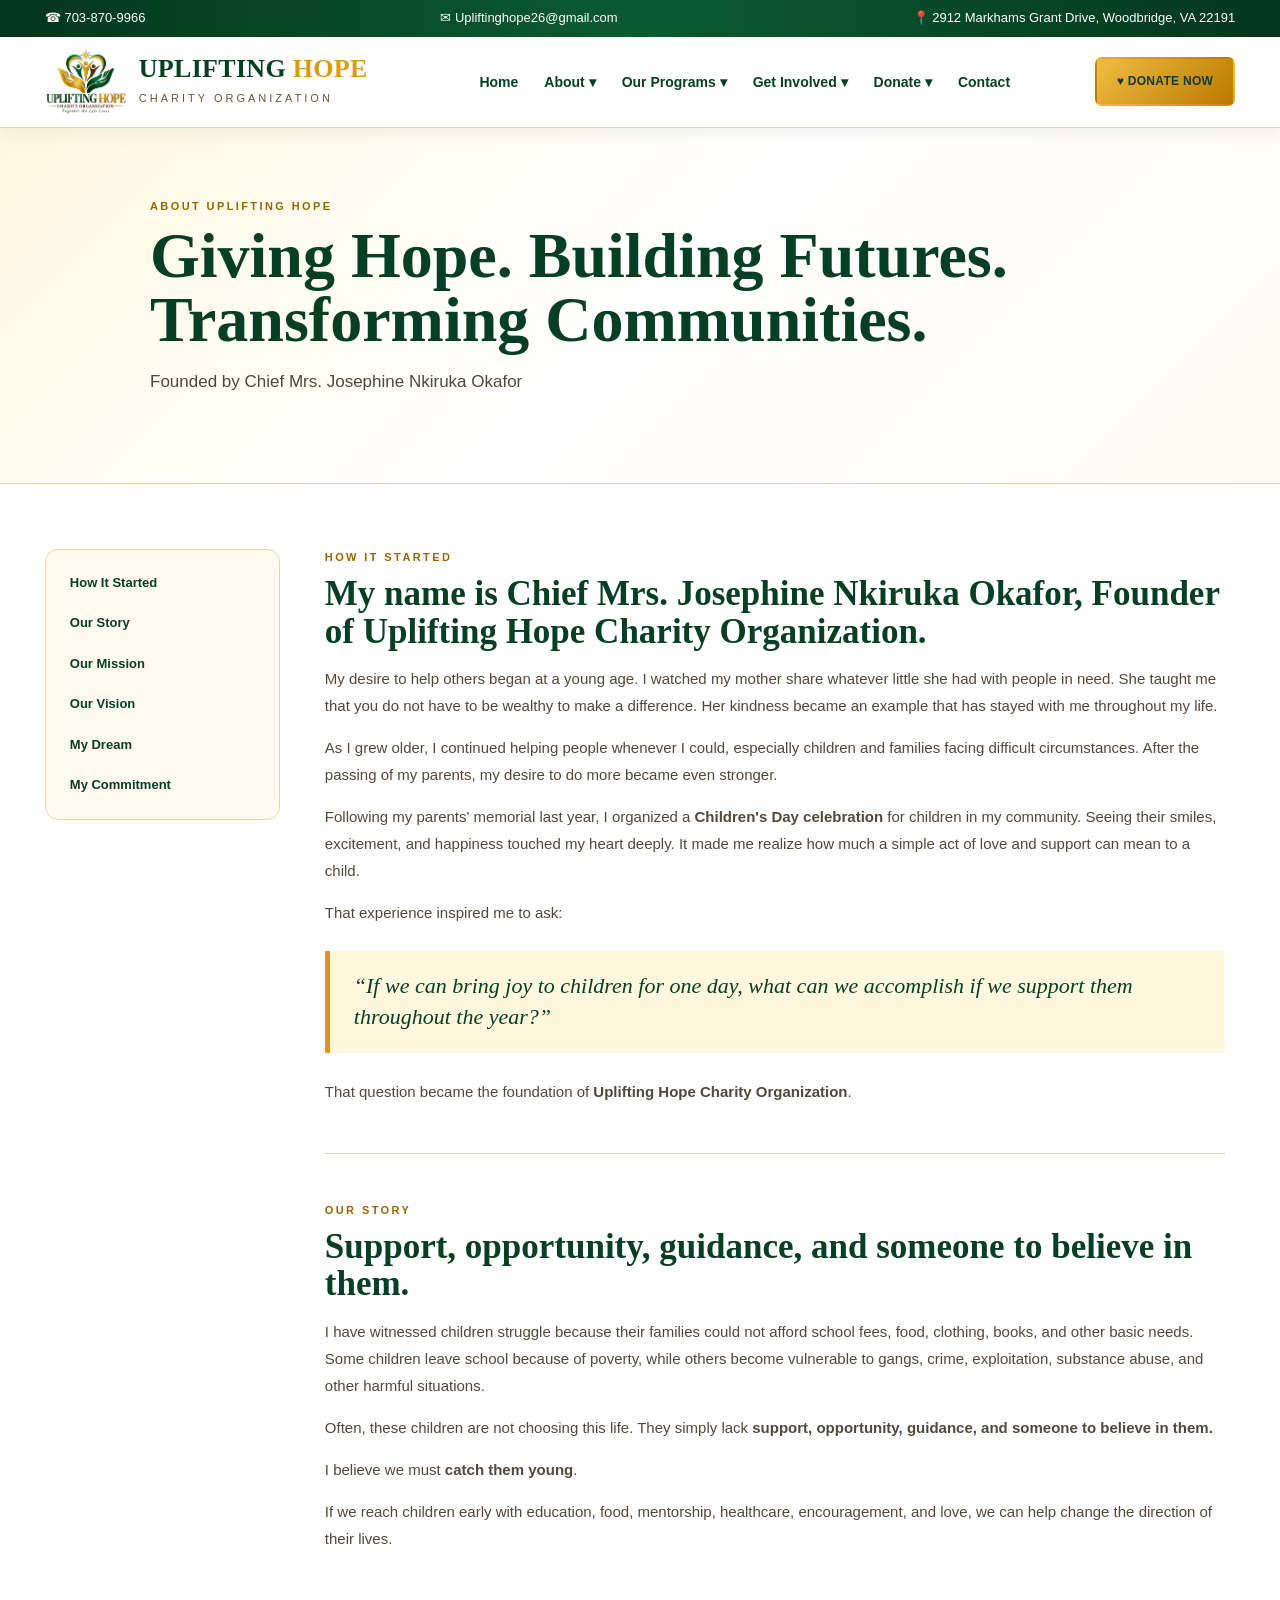
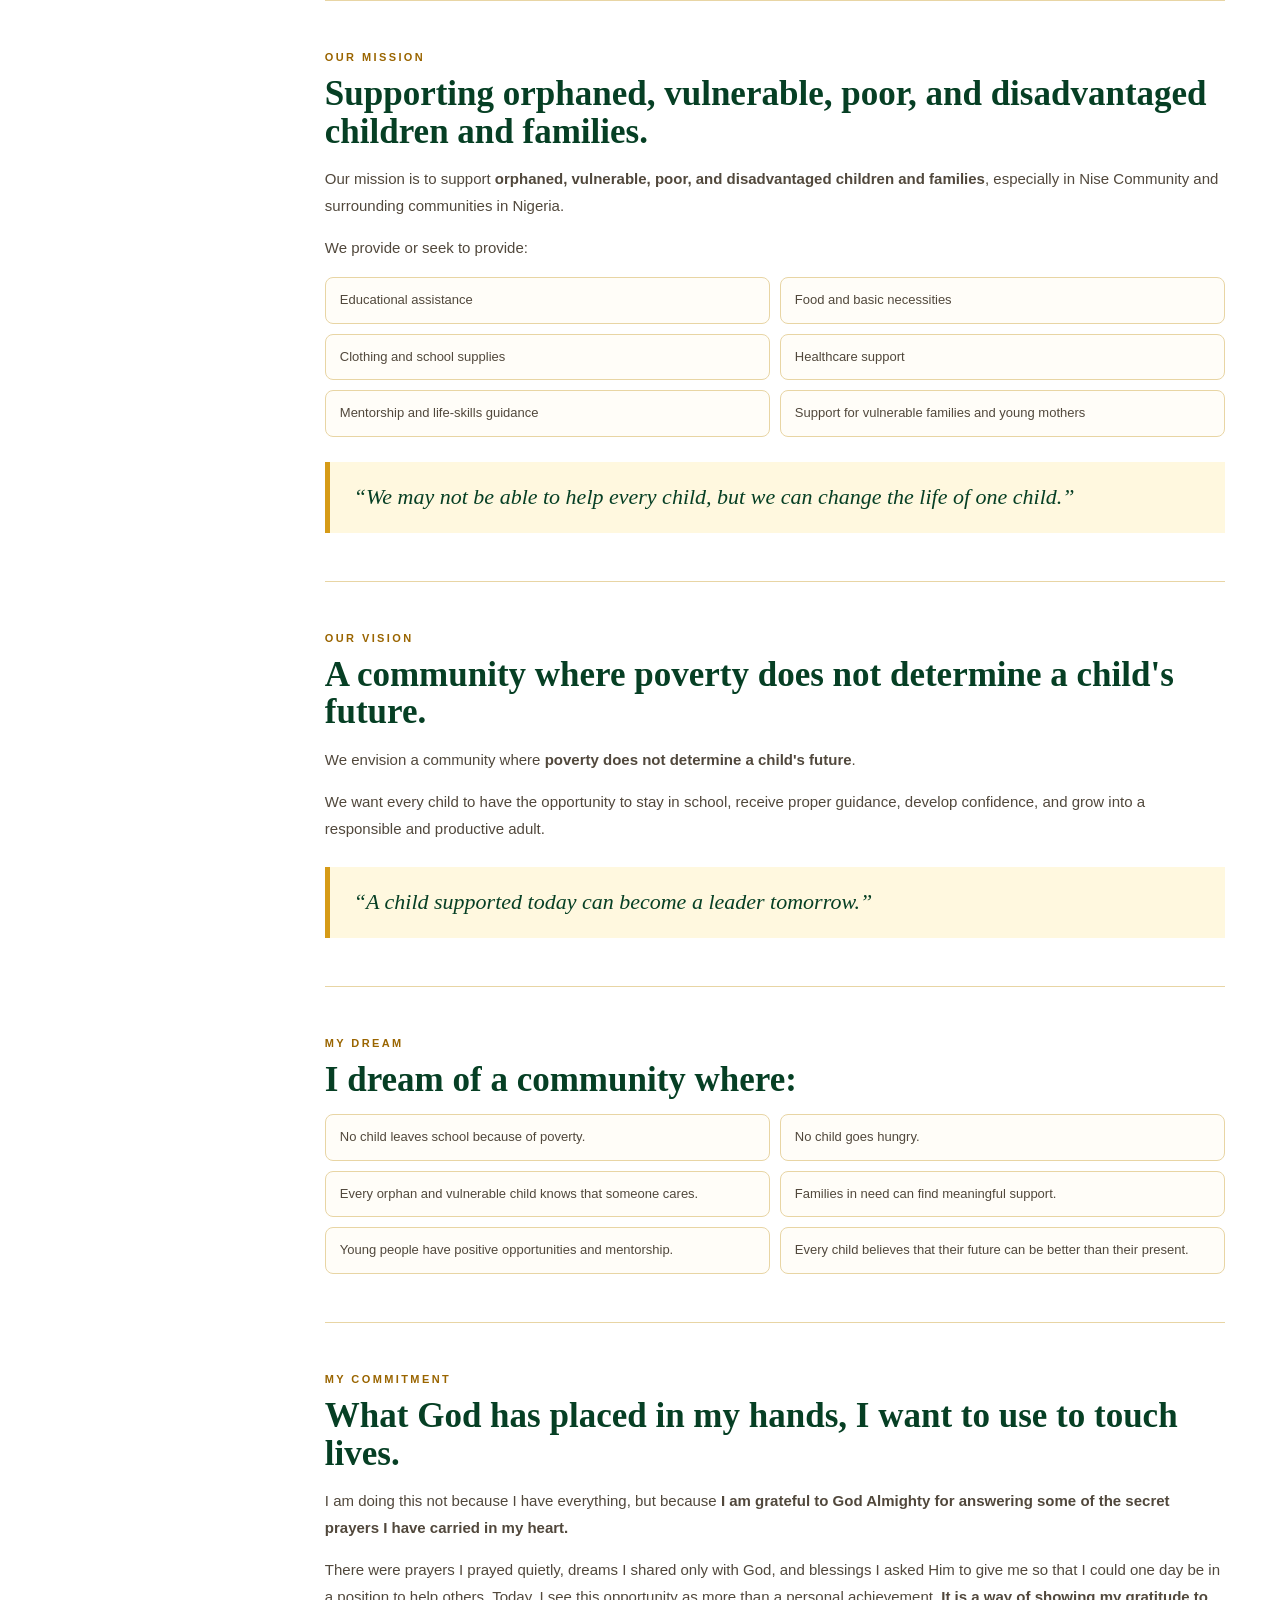
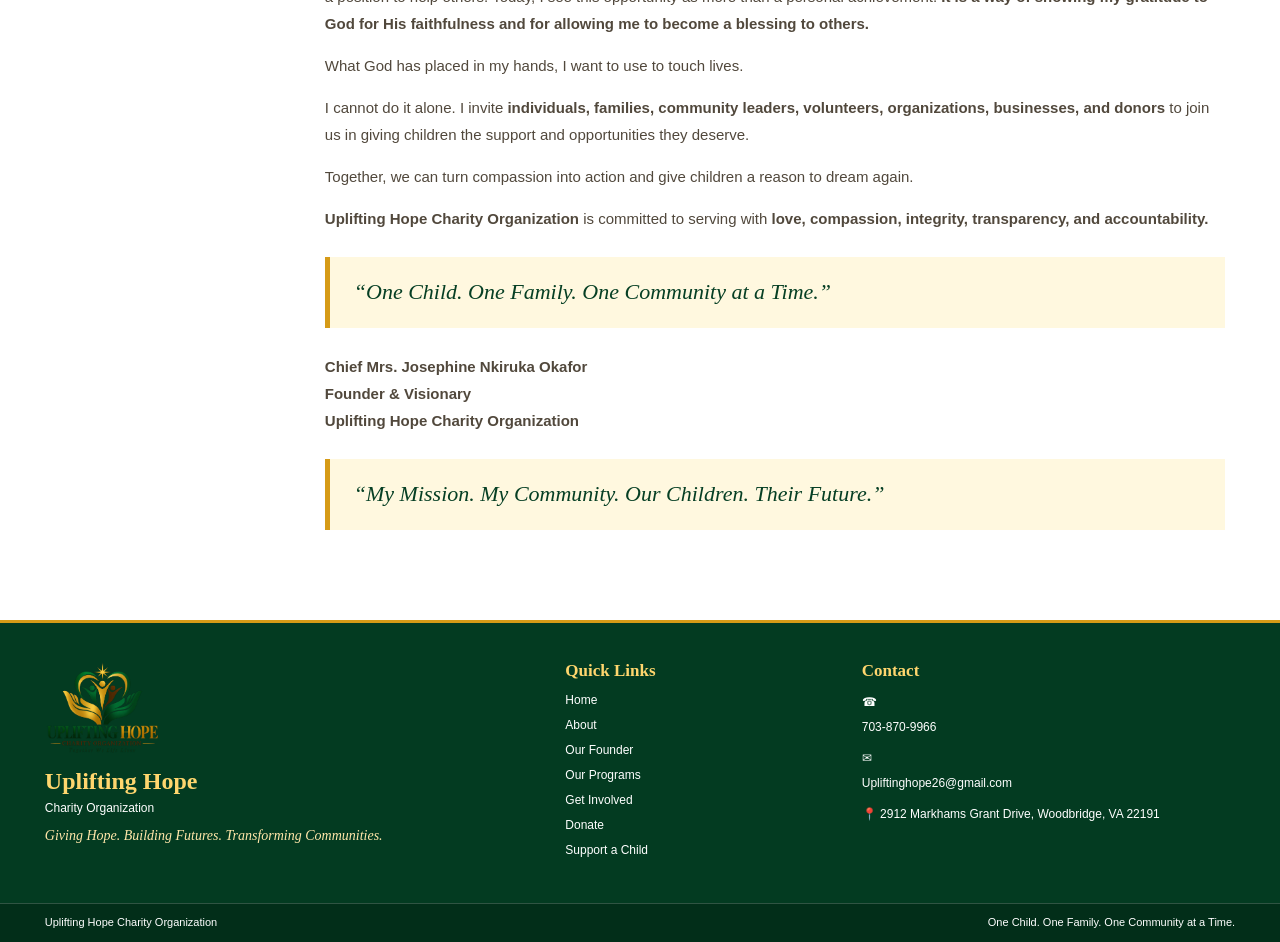
==== about.html @ 0ca6a9d7 "Add files via upload" ====
<!doctype html>
<html lang="en">
<head>
<meta charset="utf-8">
<meta name="viewport" content="width=device-width, initial-scale=1">
<title>About | Uplifting Hope Charity Organization</title>
<meta name="description" content="How Uplifting Hope Charity Organization started, our story, mission, vision, dream, and commitment.">
<link rel="stylesheet" href="styles.css">
</head>
<body>

<header class="site-header">
  <div class="topbar">
    <div class="wrap topbar-inner">
      <a href="tel:+17038709966">☎ 703-870-9966</a>
      <a href="mailto:Upliftinghope26@gmail.com">✉ Upliftinghope26@gmail.com</a>
      <span>📍 2912 Markhams Grant Drive, Woodbridge, VA 22191</span>
    </div>
  </div>

  <div class="wrap navrow">
    <a class="brand" href="index.html">
      <img src="assets/uplifting-hope-logo.png" alt="Uplifting Hope Charity Organization logo">
      <div>
        <strong>UPLIFTING <span>HOPE</span></strong>
        <small>CHARITY ORGANIZATION</small>
      </div>
    </a>

    <button class="menu-toggle" aria-label="Open menu">☰</button>

    <nav class="nav" id="mainNav">
      <a href="index.html">Home</a>

      <div class="dropdown">
        <button type="button">About ▾</button>
        <div class="dropdown-menu">
          <a href="about.html#how-it-started">How It Started</a>
          <a href="about.html#our-story">Our Story</a>
          <a href="about.html#mission">Our Mission</a>
          <a href="about.html#vision">Our Vision</a>
          <a href="founder.html">Our Founder</a>
          <a href="about.html#dream">My Dream</a>
          <a href="about.html#commitment">My Commitment</a>
        </div>
      </div>

      <div class="dropdown">
        <button type="button">Our Programs ▾</button>
        <div class="dropdown-menu program-menu">
          <a href="programs.html#education">Educational Assistance</a>
          <a href="programs.html#food">Food & Basic Necessities</a>
          <a href="programs.html#clothing">Clothing & School Supplies</a>
          <a href="programs.html#healthcare">Healthcare Support</a>
          <a href="programs.html#mentorship">Mentorship & Life-Skills</a>
          <a href="programs.html#families">Vulnerable Families & Young Mothers</a>
        </div>
      </div>

      <div class="dropdown">
        <button type="button">Get Involved ▾</button>
        <div class="dropdown-menu">
          <a href="get-involved.html#volunteers">Volunteer</a>
          <a href="get-involved.html#families">Families</a>
          <a href="get-involved.html#leaders">Community Leaders</a>
          <a href="get-involved.html#organizations">Organizations & Businesses</a>
          <a href="donate.html">Donate</a>
        </div>
      </div>

      <div class="dropdown">
        <button type="button">Donate ▾</button>
        <div class="dropdown-menu">
          <a href="donate.html">Make a Donation</a>
          <a href="support-a-child.html">Support a Child</a>
        </div>
      </div>

      <a href="contact.html">Contact</a>
    </nav>

    <a class="btn gold header-donate" href="donate.html">♥ DONATE NOW</a>
  </div>
</header>

<main>
<section class="page-hero">
  <div class="wrap narrow">
    <span class="eyebrow">ABOUT UPLIFTING HOPE</span>
    <h1>Giving Hope. Building Futures. Transforming Communities.</h1>
    <p>Founded by Chief Mrs. Josephine Nkiruka Okafor</p>
  </div>
</section>

<section class="section story-section" id="how-it-started">
  <div class="wrap story-layout">
    <div class="story-nav">
      <a href="#how-it-started">How It Started</a>
      <a href="#our-story">Our Story</a>
      <a href="#mission">Our Mission</a>
      <a href="#vision">Our Vision</a>
      <a href="#dream">My Dream</a>
      <a href="#commitment">My Commitment</a>
    </div>

    <div class="rich-copy">
      <span class="eyebrow">HOW IT STARTED</span>
      <h2>My name is Chief Mrs. Josephine Nkiruka Okafor, Founder of Uplifting Hope Charity Organization.</h2>
      <p>My desire to help others began at a young age. I watched my mother share whatever little she had with people in need. She taught me that you do not have to be wealthy to make a difference. Her kindness became an example that has stayed with me throughout my life.</p>
      <p>As I grew older, I continued helping people whenever I could, especially children and families facing difficult circumstances. After the passing of my parents, my desire to do more became even stronger.</p>
      <p>Following my parents' memorial last year, I organized a <strong>Children's Day celebration</strong> for children in my community. Seeing their smiles, excitement, and happiness touched my heart deeply. It made me realize how much a simple act of love and support can mean to a child.</p>
      <p>That experience inspired me to ask:</p>
      <blockquote>“If we can bring joy to children for one day, what can we accomplish if we support them throughout the year?”</blockquote>
      <p>That question became the foundation of <strong>Uplifting Hope Charity Organization</strong>.</p>

      <div class="story-divider" id="our-story"></div>
      <span class="eyebrow">OUR STORY</span>
      <h2>Support, opportunity, guidance, and someone to believe in them.</h2>
      <p>I have witnessed children struggle because their families could not afford school fees, food, clothing, books, and other basic needs. Some children leave school because of poverty, while others become vulnerable to gangs, crime, exploitation, substance abuse, and other harmful situations.</p>
      <p>Often, these children are not choosing this life. They simply lack <strong>support, opportunity, guidance, and someone to believe in them.</strong></p>
      <p>I believe we must <strong>catch them young</strong>.</p>
      <p>If we reach children early with education, food, mentorship, healthcare, encouragement, and love, we can help change the direction of their lives.</p>

      <div class="story-divider" id="mission"></div>
      <span class="eyebrow">OUR MISSION</span>
      <h2>Supporting orphaned, vulnerable, poor, and disadvantaged children and families.</h2>
      <p>Our mission is to support <strong>orphaned, vulnerable, poor, and disadvantaged children and families</strong>, especially in Nise Community and surrounding communities in Nigeria.</p>
      <p>We provide or seek to provide:</p>
      <ul class="detail-list">
        <li>Educational assistance</li>
        <li>Food and basic necessities</li>
        <li>Clothing and school supplies</li>
        <li>Healthcare support</li>
        <li>Mentorship and life-skills guidance</li>
        <li>Support for vulnerable families and young mothers</li>
      </ul>
      <blockquote>“We may not be able to help every child, but we can change the life of one child.”</blockquote>

      <div class="story-divider" id="vision"></div>
      <span class="eyebrow">OUR VISION</span>
      <h2>A community where poverty does not determine a child's future.</h2>
      <p>We envision a community where <strong>poverty does not determine a child's future</strong>.</p>
      <p>We want every child to have the opportunity to stay in school, receive proper guidance, develop confidence, and grow into a responsible and productive adult.</p>
      <blockquote>“A child supported today can become a leader tomorrow.”</blockquote>

      <div class="story-divider" id="dream"></div>
      <span class="eyebrow">MY DREAM</span>
      <h2>I dream of a community where:</h2>
      <ul class="detail-list">
        <li>No child leaves school because of poverty.</li>
        <li>No child goes hungry.</li>
        <li>Every orphan and vulnerable child knows that someone cares.</li>
        <li>Families in need can find meaningful support.</li>
        <li>Young people have positive opportunities and mentorship.</li>
        <li>Every child believes that their future can be better than their present.</li>
      </ul>

      <div class="story-divider" id="commitment"></div>
      <span class="eyebrow">MY COMMITMENT</span>
      <h2>What God has placed in my hands, I want to use to touch lives.</h2>
      <p>I am doing this not because I have everything, but because <strong>I am grateful to God Almighty for answering some of the secret prayers I have carried in my heart.</strong></p>
      <p>There were prayers I prayed quietly, dreams I shared only with God, and blessings I asked Him to give me so that I could one day be in a position to help others. Today, I see this opportunity as more than a personal achievement. <strong>It is a way of showing my gratitude to God for His faithfulness and for allowing me to become a blessing to others.</strong></p>
      <p>What God has placed in my hands, I want to use to touch lives.</p>
      <p>I cannot do it alone. I invite <strong>individuals, families, community leaders, volunteers, organizations, businesses, and donors</strong> to join us in giving children the support and opportunities they deserve.</p>
      <p>Together, we can turn compassion into action and give children a reason to dream again.</p>
      <p><strong>Uplifting Hope Charity Organization</strong> is committed to serving with <strong>love, compassion, integrity, transparency, and accountability.</strong></p>
      <blockquote>“One Child. One Family. One Community at a Time.”</blockquote>
      <p><strong>Chief Mrs. Josephine Nkiruka Okafor</strong><br><strong>Founder & Visionary</strong><br><strong>Uplifting Hope Charity Organization</strong></p>
      <blockquote>“My Mission. My Community. Our Children. Their Future.”</blockquote>
    </div>
  </div>
</section>
</main>

<footer class="footer">
  <div class="wrap footer-grid">
    <div class="footer-brand">
      <img src="assets/uplifting-hope-logo.png" alt="Uplifting Hope logo">
      <h3>Uplifting Hope</h3>
      <p>Charity Organization</p>
      <strong>Giving Hope. Building Futures. Transforming Communities.</strong>
    </div>

    <div>
      <h4>Quick Links</h4>
      <a href="index.html">Home</a>
      <a href="about.html">About</a>
      <a href="founder.html">Our Founder</a>
      <a href="programs.html">Our Programs</a>
      <a href="get-involved.html">Get Involved</a>
      <a href="donate.html">Donate</a>
      <a href="support-a-child.html">Support a Child</a>
    </div>

    <div>
      <h4>Contact</h4>
      <p>☎ <a href="tel:+17038709966">703-870-9966</a></p>
      <p>✉ <a href="mailto:Upliftinghope26@gmail.com">Upliftinghope26@gmail.com</a></p>
      <p>📍 2912 Markhams Grant Drive, Woodbridge, VA 22191</p>
    </div>
  </div>

  <div class="footer-bottom">
    <div class="wrap">
      <span>Uplifting Hope Charity Organization</span>
      <span>One Child. One Family. One Community at a Time.</span>
    </div>
  </div>
</footer>
<script src="script.js"></script></body></html>
---- styles.css ----
:root{
  --green:#063f24;
  --green2:#0b5b32;
  --green3:#0e6a39;
  --gold:#d69b17;
  --gold2:#f0bd3f;
  --gold-dark:#9a6500;
  --cream:#fffaf0;
  --cream2:#fffdf7;
  --brown:#4a3216;
  --text:#51483c;
  --white:#fff;
  --line:#e8d5a4;
  --shadow:0 18px 48px rgba(27,65,35,.14);
}
*{box-sizing:border-box}
html{scroll-behavior:smooth}
body{margin:0;background:#fff;color:var(--text);font-family:Arial,Helvetica,sans-serif;line-height:1.58}
a{color:inherit}
.wrap{width:min(1320px,93%);margin:auto}
.narrow{width:min(980px,93%)}
.topbar{background:linear-gradient(90deg,#03361e,#0b5b32,#03361e);color:#fff;font-size:13px}
.topbar-inner{display:flex;align-items:center;justify-content:space-between;gap:20px;padding:8px 0;flex-wrap:wrap}
.topbar a{color:#fff;text-decoration:none}
.site-header{position:sticky;top:0;z-index:100;background:rgba(255,255,255,.98);border-bottom:1px solid #e5d2a0;box-shadow:0 4px 18px rgba(32,70,40,.08)}
.navrow{display:grid;grid-template-columns:350px 1fr auto;gap:25px;align-items:center;min-height:90px}
.brand{display:flex;align-items:center;gap:12px;text-decoration:none}
.brand img{width:82px;height:72px;object-fit:contain}
.brand strong{display:block;font:700 26px Georgia,serif;color:var(--green);letter-spacing:.3px}
.brand strong span{color:var(--gold)}
.brand small{font-size:11px;letter-spacing:3px;color:#695736}
.nav{display:flex;justify-content:center;align-items:center;gap:18px}
.nav>a,.dropdown>button{border:0;background:none;padding:12px 4px;font:700 14px Arial;color:var(--green);cursor:pointer;text-decoration:none;white-space:nowrap}
.nav>a:hover,.dropdown>button:hover{color:var(--gold-dark)}
.dropdown{position:relative}
.dropdown-menu{display:none;position:absolute;top:43px;left:0;min-width:250px;background:#fff;border:1px solid var(--line);border-radius:9px;padding:8px;box-shadow:var(--shadow);z-index:200}
.dropdown-menu a{display:block;padding:10px 12px;border-radius:6px;text-decoration:none;font-size:13px;font-weight:700;color:var(--green)}
.dropdown-menu a:hover{background:#fff5d8;color:var(--gold-dark)}
.dropdown:hover .dropdown-menu{display:block}
.program-menu{min-width:290px}
.menu-toggle{display:none}
.btn{display:inline-flex;align-items:center;justify-content:center;text-decoration:none;border-radius:7px;border:2px solid transparent;padding:13px 20px;font-size:12px;font-weight:900;letter-spacing:.3px;transition:.24s ease}
.btn:hover{transform:translateY(-2px);box-shadow:0 10px 25px rgba(76,60,10,.18)}
.gold{background:linear-gradient(135deg,#efbd42,#ba7900);color:#173b24}
.green{background:linear-gradient(135deg,#0c6b3a,#033d22);color:#fff}
.outline{background:#fff;border-color:var(--green);color:var(--green)}
.white{background:#fff;color:var(--green)}
.transparent{background:transparent;border-color:#fff;color:#fff}
.full{width:100%;margin-top:14px}

.hero{position:relative;overflow:hidden;background:
radial-gradient(circle at 78% 45%,rgba(245,207,98,.28),transparent 26%),
linear-gradient(120deg,#fffdf5 0%,#fff6d8 50%,#fff 100%);
border-bottom:1px solid var(--line)}
.hero:before,.hero:after{content:"";position:absolute;border:34px solid var(--green);border-radius:50%;opacity:.05}
.hero:before{width:420px;height:420px;right:-180px;top:-130px}
.hero:after{width:300px;height:300px;left:-180px;bottom:-180px}
.hero-grid{position:relative;z-index:2;display:grid;grid-template-columns:1.2fr .8fr;gap:60px;align-items:center;min-height:620px;padding:55px 0}
.eyebrow{display:block;color:var(--gold-dark);font-size:11px;font-weight:900;letter-spacing:2.4px;margin-bottom:9px}
.eyebrow.light{color:#ffe5a0}
.hero h1{font:700 clamp(56px,7vw,92px)/.9 Georgia,serif;color:var(--green);margin:0}
.hero h1 em{display:block;font:italic 700 1.16em Georgia,serif;color:var(--gold);margin-top:5px}
.hero h2{font:700 clamp(28px,3.3vw,43px)/1.05 Georgia,serif;color:var(--green);margin:20px 0 13px}
.hero-copy>p{font-size:16px;max-width:730px;margin:8px 0}
.hero-actions{display:flex;gap:11px;flex-wrap:wrap;margin-top:23px}
.hero-logo-card{position:relative;padding:38px;background:linear-gradient(145deg,#fff,#fff8df);border:1px solid var(--line);border-radius:28px;box-shadow:var(--shadow);text-align:center}
.hero-logo-card img{width:100%;max-width:480px}
.hero-logo-card blockquote{margin:15px 0 0;font:italic 23px Georgia,serif;color:var(--green)}

.impact-strip{background:linear-gradient(90deg,#033e23,#0c6336,#033e23);color:#fff;padding:13px 0}
.impact-grid{display:grid;grid-template-columns:repeat(4,1fr)}
.impact-grid a{display:flex;align-items:center;gap:12px;text-decoration:none;padding:10px 20px;border-right:1px solid rgba(255,255,255,.22)}
.impact-grid a:last-child{border-right:0}
.impact-grid b{width:48px;height:48px;border-radius:50%;display:grid;place-items:center;background:var(--gold);color:var(--green);font-size:22px}
.impact-grid strong,.impact-grid small{display:block}
.impact-grid strong{font:700 18px Georgia,serif;color:#ffe5a0}
.impact-grid small{font-size:11px}

.section{padding:65px 0}
.section-heading{max-width:900px;margin-bottom:30px}
.centered{text-align:center;margin-left:auto;margin-right:auto}
.section-heading h2,.section h2,.page-hero h1{font-family:Georgia,serif;color:var(--green)}
.section-heading h2,.section h2{font-size:clamp(34px,4vw,53px);line-height:1.05;margin:7px 0 12px}
.section-heading p{font-size:15px;margin:0}

.programs-preview{background:linear-gradient(180deg,#fff,#fffaf0)}
.program-grid{display:grid;grid-template-columns:repeat(3,1fr);gap:18px}
.program-card{display:block;text-align:center;text-decoration:none;background:#fff;border:1px solid var(--line);border-radius:15px;padding:25px;box-shadow:0 9px 24px rgba(54,73,38,.07);transition:.25s ease}
.program-card:hover{transform:translateY(-6px);box-shadow:var(--shadow)}
.icon-circle{width:72px;height:72px;border-radius:50%;margin:0 auto 15px;display:grid;place-items:center;background:linear-gradient(145deg,#0f6b3b,#033a21);border:4px solid #e6ad27;color:#ffd667;font-size:29px}
.program-card h3{font:700 22px Georgia,serif;color:var(--green);margin:0 0 9px}
.program-card p{font-size:13px;margin:0}

.founder-home{border-top:1px solid #ecdbb3;border-bottom:1px solid #ecdbb3;background:#fff}
.founder-home-grid{display:grid;grid-template-columns:190px 1fr 270px;gap:34px;align-items:center}
.founder-symbol img{width:180px}
.founder-home-grid h2{font-size:39px;margin:3px 0 11px}
.founder-home-grid p{font-size:14px}
.founder-home-grid blockquote{font:italic 18px Georgia,serif;color:var(--green);border-left:4px solid var(--gold);padding-left:18px}
.text-link{font-size:12px;font-weight:900;color:var(--gold-dark)}
.founder-quote{background:linear-gradient(145deg,#fff8df,#fff);border:1px solid var(--line);border-radius:14px;padding:24px}
.quote-mark{font:700 48px Georgia;color:var(--gold)}
.founder-quote p{font:italic 26px/1.15 Georgia,serif;color:var(--green)}

.mission-vision{background:linear-gradient(180deg,#fffaf0,#fff)}
.mv-grid{display:grid;grid-template-columns:1fr 1fr;gap:22px}
.mv-grid article{border:1px solid var(--line);border-radius:16px;padding:30px;background:#fff}
.mv-grid h2{font-size:34px;margin:5px 0 11px}
.mv-grid p{font-size:14px}
.mv-grid strong{display:block;margin:15px 0;color:var(--green);font:italic 18px Georgia,serif}
.mv-grid a{font-size:11px;font-weight:900;color:var(--gold-dark)}

.dream{background:#fff}
.dream-grid{display:grid;grid-template-columns:1.25fr .75fr;gap:35px;align-items:center}
.gold-checks{list-style:none;padding:0;display:grid;gap:9px}
.gold-checks li{padding:11px 13px 11px 42px;border:1px solid var(--line);border-radius:8px;position:relative;background:#fffdf8;font-size:13px}
.gold-checks li:before{content:"✓";position:absolute;left:13px;top:8px;width:22px;height:22px;border-radius:50%;display:grid;place-items:center;background:var(--gold);color:var(--green);font-weight:900}
.commitment-card{background:linear-gradient(145deg,#0b6035,#03391f);color:#fff;border-radius:18px;padding:32px;box-shadow:var(--shadow)}
.commitment-card h3{font:700 31px Georgia,serif;margin:5px 0 13px}
.commitment-card p{font-size:13px}

.final-cta{background:linear-gradient(90deg,#033b21,#0c6336,#033b21);color:#fff;padding:37px 0;border-top:3px solid var(--gold)}
.final-cta-inner{display:flex;align-items:center;justify-content:space-between;gap:30px}
.final-cta h2{font:700 35px Georgia;margin:3px 0 7px}
.final-cta p{margin:0;font-size:13px}

.page-hero{background:linear-gradient(135deg,#fff8df,#fff,#fffaf1);border-bottom:1px solid var(--line);padding:70px 0}
.page-hero h1{font-size:clamp(44px,5vw,68px);line-height:1;margin:7px 0 13px}
.page-hero p{font-size:17px;max-width:850px}

.story-layout{display:grid;grid-template-columns:235px 1fr;gap:45px;align-items:start}
.story-nav{position:sticky;top:130px;border:1px solid var(--line);border-radius:13px;padding:13px;background:#fffaf0}
.story-nav a{display:block;text-decoration:none;padding:10px 11px;border-radius:6px;font-size:13px;font-weight:800;color:var(--green)}
.story-nav a:hover{background:#fff0c7;color:var(--gold-dark)}
.rich-copy{max-width:900px}
.rich-copy h2{font:700 35px/1.07 Georgia,serif;color:var(--green);margin:8px 0 13px}
.rich-copy p{font-size:15px;line-height:1.8}
.rich-copy blockquote{font:italic 22px/1.4 Georgia,serif;color:var(--green);background:#fff8df;border-left:5px solid var(--gold);padding:20px 24px;margin:25px 0}
.story-divider{height:1px;background:var(--line);margin:48px 0}
.detail-list{display:grid;grid-template-columns:1fr 1fr;gap:10px;padding:0;list-style:none}
.detail-list li{padding:12px 14px;border:1px solid var(--line);border-radius:8px;background:#fffdf8;font-size:13px}

.founder-hero-grid{display:grid;grid-template-columns:1fr 380px;gap:40px;align-items:center}
.founder-hero blockquote{font:italic 24px Georgia,serif;color:var(--green);margin-left:0}
.founder-logo-card{background:#fff;border:1px solid var(--line);border-radius:18px;padding:26px;box-shadow:var(--shadow)}
.founder-logo-card img{width:100%}
.founder-story{display:grid;grid-template-columns:1.5fr .55fr;gap:40px;align-items:start}
.founder-side-card{position:sticky;top:130px;border:1px solid var(--line);border-radius:14px;padding:24px;background:linear-gradient(145deg,#fffaf0,#fff);text-align:center;box-shadow:var(--shadow)}
.founder-side-card img{width:180px}
.founder-side-card h3{font:700 23px Georgia;color:var(--green)}
.founder-side-card strong{font:italic 21px Georgia,serif;color:var(--green)}
.founder-side-card hr{border:0;border-top:1px solid var(--line);margin:17px 0}

.program-detail-list{display:grid;gap:18px}
.program-detail{display:grid;grid-template-columns:100px 1fr;gap:25px;border:1px solid var(--line);border-radius:15px;padding:27px;background:#fff;box-shadow:0 8px 22px rgba(52,74,39,.05);scroll-margin-top:130px}
.program-number{font:700 55px Georgia;color:#e0af40}
.program-detail h2{font-size:34px;margin:4px 0 9px}
.program-detail p{font-size:14px}
.program-quote{padding:38px 0;background:linear-gradient(90deg,#053f24,#0b6537,#053f24);color:#fff;border-top:3px solid var(--gold)}
.program-quote blockquote{margin:0;text-align:center;font:italic 27px Georgia,serif}

.involvement-grid{display:grid;grid-template-columns:repeat(2,1fr);gap:19px}
.involvement-grid article{scroll-margin-top:130px;border:1px solid var(--line);border-radius:15px;padding:27px;background:#fff}
.involve-icon{width:58px;height:58px;border-radius:50%;display:grid;place-items:center;background:var(--green);border:4px solid var(--gold);color:#ffd96d;font-size:23px}
.involvement-grid h2{font-size:30px;margin:12px 0 8px}
.involvement-grid p{font-size:14px}

.donate-hero{background:linear-gradient(135deg,#073f25,#0c6638);color:#fff;padding:75px 0;min-height:620px;display:flex;align-items:center}
.donate-grid{display:grid;grid-template-columns:1.2fr .8fr;gap:50px;align-items:center}
.donate-hero h1{font:700 clamp(48px,6vw,78px)/1 Georgia,serif;margin:7px 0 17px}
.donate-hero p{font-size:16px;max-width:760px}
.donate-actions{display:flex;gap:10px;flex-wrap:wrap;margin-top:23px}
.donate-card{background:#fff;color:var(--text);border-radius:18px;padding:31px;box-shadow:var(--shadow)}
.donate-card img{width:190px;display:block;margin:0 auto 12px}
.donate-card h3{font:700 27px Georgia;color:var(--green)}
.donate-card li{margin:9px 0;font-size:13px}

.contact-grid{display:grid;grid-template-columns:repeat(3,1fr);gap:20px}
.contact-card{display:block;text-decoration:none;border:1px solid var(--line);border-radius:15px;padding:28px;background:#fff;box-shadow:0 8px 23px rgba(51,73,38,.06);text-align:center}
.contact-icon{width:62px;height:62px;border-radius:50%;display:grid;place-items:center;margin:0 auto 12px;background:var(--green);border:4px solid var(--gold);color:#ffd968;font-size:25px}
.contact-card h2{font-size:27px;margin:6px 0}
.contact-card p{font-size:13px;overflow-wrap:anywhere}

.footer{background:#033b21;color:#fff;border-top:3px solid var(--gold)}
.footer-grid{display:grid;grid-template-columns:1.3fr .7fr 1fr;gap:35px;padding:38px 0}
.footer-brand img{width:115px}
.footer-brand h3{font:700 24px Georgia;margin:4px 0;color:#ffd66e}
.footer-brand p{margin:2px 0}
.footer-brand strong{display:block;margin-top:10px;font:italic 14px Georgia,serif;color:#ffe6a9}
.footer h4{font:700 17px Georgia;color:#ffd66e;margin:0 0 10px}
.footer a{display:block;color:#fff;text-decoration:none;font-size:12px;margin:6px 0}
.footer p{font-size:12px}
.footer-bottom{background:#022e19;border-top:1px solid rgba(255,255,255,.18);padding:10px 0;font-size:11px}
.footer-bottom .wrap{display:flex;justify-content:space-between;gap:20px}

@media(max-width:1050px){
  .navrow{grid-template-columns:270px 1fr auto}
  .brand strong{font-size:22px}
  .nav{gap:10px}
  .nav>a,.dropdown>button{font-size:12px}
  .program-grid{grid-template-columns:repeat(2,1fr)}
  .impact-grid{grid-template-columns:1fr 1fr}
  .founder-home-grid{grid-template-columns:150px 1fr}
  .founder-quote{grid-column:1/-1}
}
@media(max-width:850px){
  .navrow{grid-template-columns:1fr auto}
  .header-donate{display:none}
  .menu-toggle{display:block;border:0;background:none;color:var(--green);font-size:28px}
  .nav{display:none;position:absolute;left:0;right:0;top:100%;background:#fff;flex-direction:column;align-items:flex-start;padding:17px 4%;box-shadow:var(--shadow)}
  .nav.open{display:flex}
  .dropdown{width:100%}
  .dropdown-menu{position:static;display:none;border:0;box-shadow:none;padding-left:12px}
  .dropdown.open .dropdown-menu{display:block}
  .dropdown:hover .dropdown-menu{display:none}
  .dropdown.open:hover .dropdown-menu{display:block}
  .hero-grid,.dream-grid,.story-layout,.founder-hero-grid,.founder-story,.donate-grid{grid-template-columns:1fr}
  .hero-grid{min-height:auto;padding:65px 0}
  .hero-logo-card{max-width:540px}
  .story-nav,.founder-side-card{position:static}
  .mv-grid{grid-template-columns:1fr}
  .values-cards{grid-template-columns:1fr}
  .footer-grid{grid-template-columns:1fr 1fr}
}
@media(max-width:580px){
  .topbar{display:none}
  .navrow{min-height:75px}
  .brand img{width:58px;height:55px}
  .brand strong{font-size:18px}
  .brand small{font-size:8px;letter-spacing:1.4px}
  .hero h1{font-size:58px}
  .hero h2{font-size:29px}
  .program-grid,.impact-grid,.detail-list,.involvement-grid,.contact-grid{grid-template-columns:1fr}
  .impact-grid a{border-right:0;border-bottom:1px solid rgba(255,255,255,.2)}
  .program-card{padding:22px}
  .founder-home-grid{grid-template-columns:1fr}
  .founder-symbol{text-align:center}
  .founder-symbol img{width:160px}
  .program-detail{grid-template-columns:1fr}
  .program-number{font-size:40px}
  .final-cta-inner{display:block}
  .final-cta .btn{margin-top:18px}
  .footer-grid{grid-template-columns:1fr}
  .footer-bottom .wrap{display:block}
}


/* DONATION + SUPPORT A CHILD PAGES */
.donation-page-hero{
  background:
    radial-gradient(circle at 82% 30%,rgba(239,189,63,.22),transparent 25%),
    linear-gradient(135deg,#073f25,#0a5d33);
  color:#fff;
  border-bottom:3px solid var(--gold);
}
.donation-hero-grid{
  min-height:500px;
  display:grid;
  grid-template-columns:1.2fr .8fr;
  gap:55px;
  align-items:center;
  padding:60px 0;
}
.donation-page-hero h1{
  font:700 clamp(48px,6vw,78px)/1 Georgia,serif;
  margin:7px 0 18px;
}
.donation-page-hero p{
  max-width:760px;
  font-size:16px;
}
.donation-logo-card{
  background:#fff;
  color:var(--green);
  border-radius:22px;
  padding:30px;
  text-align:center;
  box-shadow:0 22px 55px rgba(0,0,0,.18);
}
.donation-logo-card img{
  width:100%;
  max-width:390px;
}
.donation-logo-card strong{
  display:block;
  font:italic 20px Georgia,serif;
  margin-top:12px;
}
.donation-builder-section{
  background:linear-gradient(180deg,#fffaf0,#fff);
}
.donation-layout{
  display:grid;
  grid-template-columns:1fr 1fr;
  gap:30px;
  align-items:start;
}
.donation-builder,
.payment-panel{
  background:#fff;
  border:1px solid var(--line);
  border-radius:17px;
  padding:30px;
  box-shadow:var(--shadow);
}
.donation-builder h2,
.payment-panel h2{
  font:700 34px Georgia,serif;
  color:var(--green);
  margin:5px 0 10px;
}
.amount-label{
  display:block;
  margin-top:20px;
  margin-bottom:7px;
  font-weight:900;
  color:var(--green);
}
.amount-input-wrap{
  display:grid;
  grid-template-columns:55px 1fr;
  align-items:center;
  border:2px solid #d8bd77;
  background:#fff;
  border-radius:10px;
  overflow:hidden;
}
.amount-input-wrap>span{
  display:grid;
  place-items:center;
  height:100%;
  background:#fff6d8;
  color:var(--green);
  font:700 28px Georgia,serif;
  border-right:1px solid #e7d39f;
}
.donation-amount-input{
  border:0!important;
  box-shadow:none!important;
  margin:0!important;
  border-radius:0!important;
  padding:16px 18px!important;
  font-size:25px!important;
  font-weight:800;
  color:var(--green);
}
.donation-select{
  width:100%;
  border:2px solid #d8bd77;
  background:#fff;
  border-radius:10px;
  padding:15px;
  font:inherit;
  color:var(--green);
}
.donation-summary{
  margin-top:20px;
  padding:20px;
  border:1px solid var(--line);
  border-radius:12px;
  background:#fffaf0;
}
.summary-row{
  display:flex;
  justify-content:space-between;
  gap:15px;
  padding:10px 0;
  border-bottom:1px solid #eadbb7;
}
.summary-row:last-child{border-bottom:0}
.summary-row strong{
  color:var(--green);
  text-align:right;
}
.payment-option{
  margin-top:18px;
  border:1px solid var(--line);
  border-radius:13px;
  padding:20px;
  background:#fff;
}
.featured-payment{
  background:linear-gradient(145deg,#fffdf6,#fff6dc);
  border:2px solid #e2bd59;
}
.payment-title{
  display:flex;
  align-items:center;
  gap:14px;
}
.payment-icon{
  width:58px;
  height:58px;
  border-radius:50%;
  display:grid;
  place-items:center;
  background:#6d1ed4;
  color:#fff;
  font:900 28px Arial;
}
.payment-title h3,
.payment-option h3{
  color:var(--green);
  font:700 24px Georgia,serif;
  margin:0 0 3px;
}
.payment-title p,
.payment-option p{
  margin:0;
  font-size:13px;
}
.recipient-box{
  margin:18px 0;
  padding:17px;
  border-radius:10px;
  background:#fff;
  border:1px dashed #d3aa40;
  text-align:center;
}
.recipient-box span{
  display:block;
  font-size:12px;
}
.recipient-box strong{
  display:block;
  font:700 27px Georgia,serif;
  color:var(--green);
  margin:4px 0 10px;
}
.copy-button{
  border:0;
  border-radius:6px;
  background:var(--green);
  color:#fff;
  padding:9px 13px;
  font-size:11px;
  font-weight:900;
  cursor:pointer;
}
.security-note{
  margin-top:14px!important;
  padding:12px;
  border-radius:8px;
  background:#f5f5f5;
  color:#555;
  font-size:11px!important;
  line-height:1.55;
}
.contact-payment-link{
  display:block;
  margin-top:9px;
  padding:10px 12px;
  border-radius:7px;
  background:#fffaf0;
  border:1px solid var(--line);
  text-decoration:none;
  color:var(--green);
  font-weight:800;
  overflow-wrap:anywhere;
}
.donation-instructions{
  background:#fff;
}
.donation-steps{
  display:grid;
  grid-template-columns:repeat(3,1fr);
  gap:18px;
}
.donation-steps article{
  border:1px solid var(--line);
  border-radius:14px;
  padding:25px;
  background:#fff;
}
.donation-steps article>span{
  width:48px;
  height:48px;
  border-radius:50%;
  display:grid;
  place-items:center;
  background:var(--green);
  border:4px solid var(--gold);
  color:#ffe08b;
  font:700 20px Georgia,serif;
}
.donation-steps h3{
  font:700 22px Georgia,serif;
  color:var(--green);
  margin:12px 0 7px;
}
.donation-steps p{font-size:13px}
.donation-help{
  background:linear-gradient(90deg,#033b21,#0c6336,#033b21);
  color:#fff;
  border-top:3px solid var(--gold);
  padding:35px 0;
}
.donation-help-inner{
  display:flex;
  justify-content:space-between;
  gap:30px;
  align-items:center;
}
.donation-help h2{
  font:700 32px Georgia,serif;
  margin:4px 0;
}
.donation-help p{margin:5px 0}
.donation-help-inner>div:last-child{
  display:flex;
  gap:10px;
  flex-wrap:wrap;
}
.support-mission{
  background:#fffaf0;
}
@media(max-width:850px){
  .donation-hero-grid,
  .donation-layout{
    grid-template-columns:1fr;
  }
  .donation-logo-card{
    max-width:520px;
  }
  .donation-steps{
    grid-template-columns:1fr;
  }
  .donation-help-inner{
    display:block;
  }
  .donation-help-inner>div:last-child{
    margin-top:18px;
  }
}
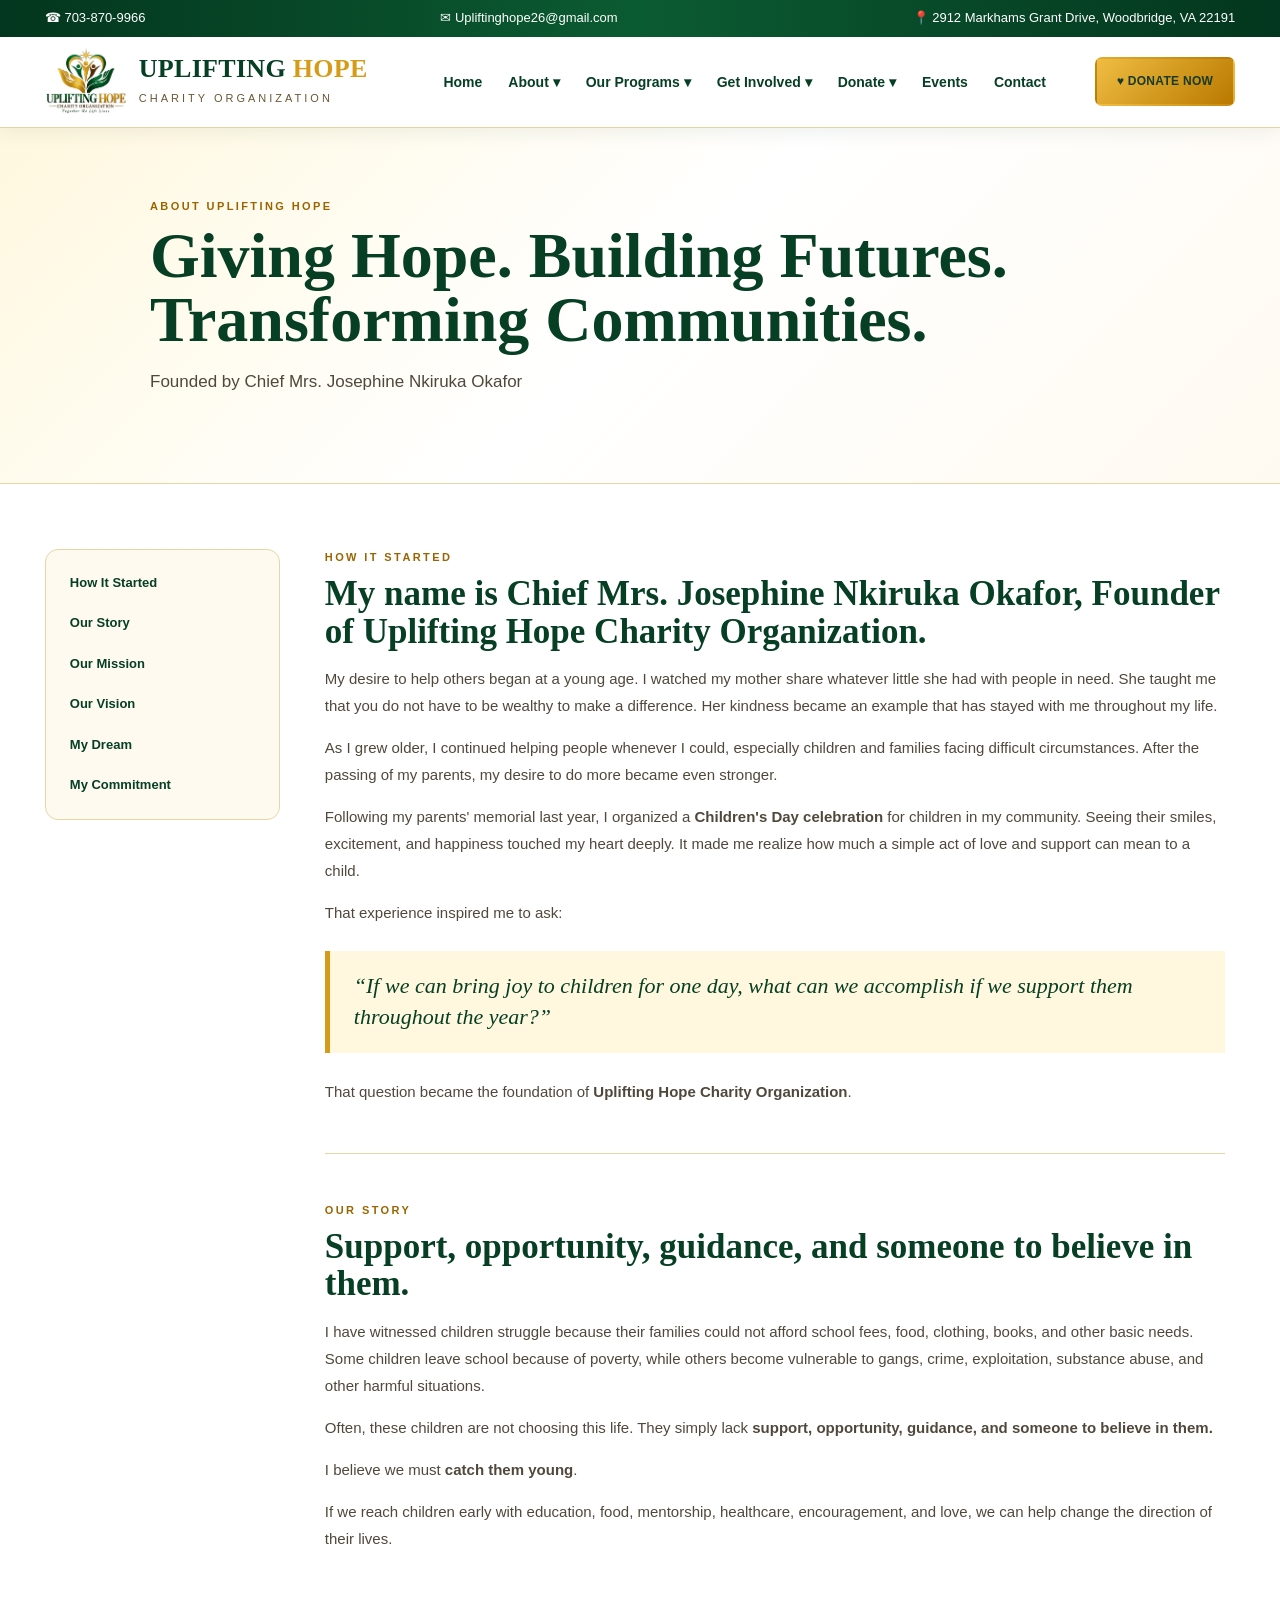
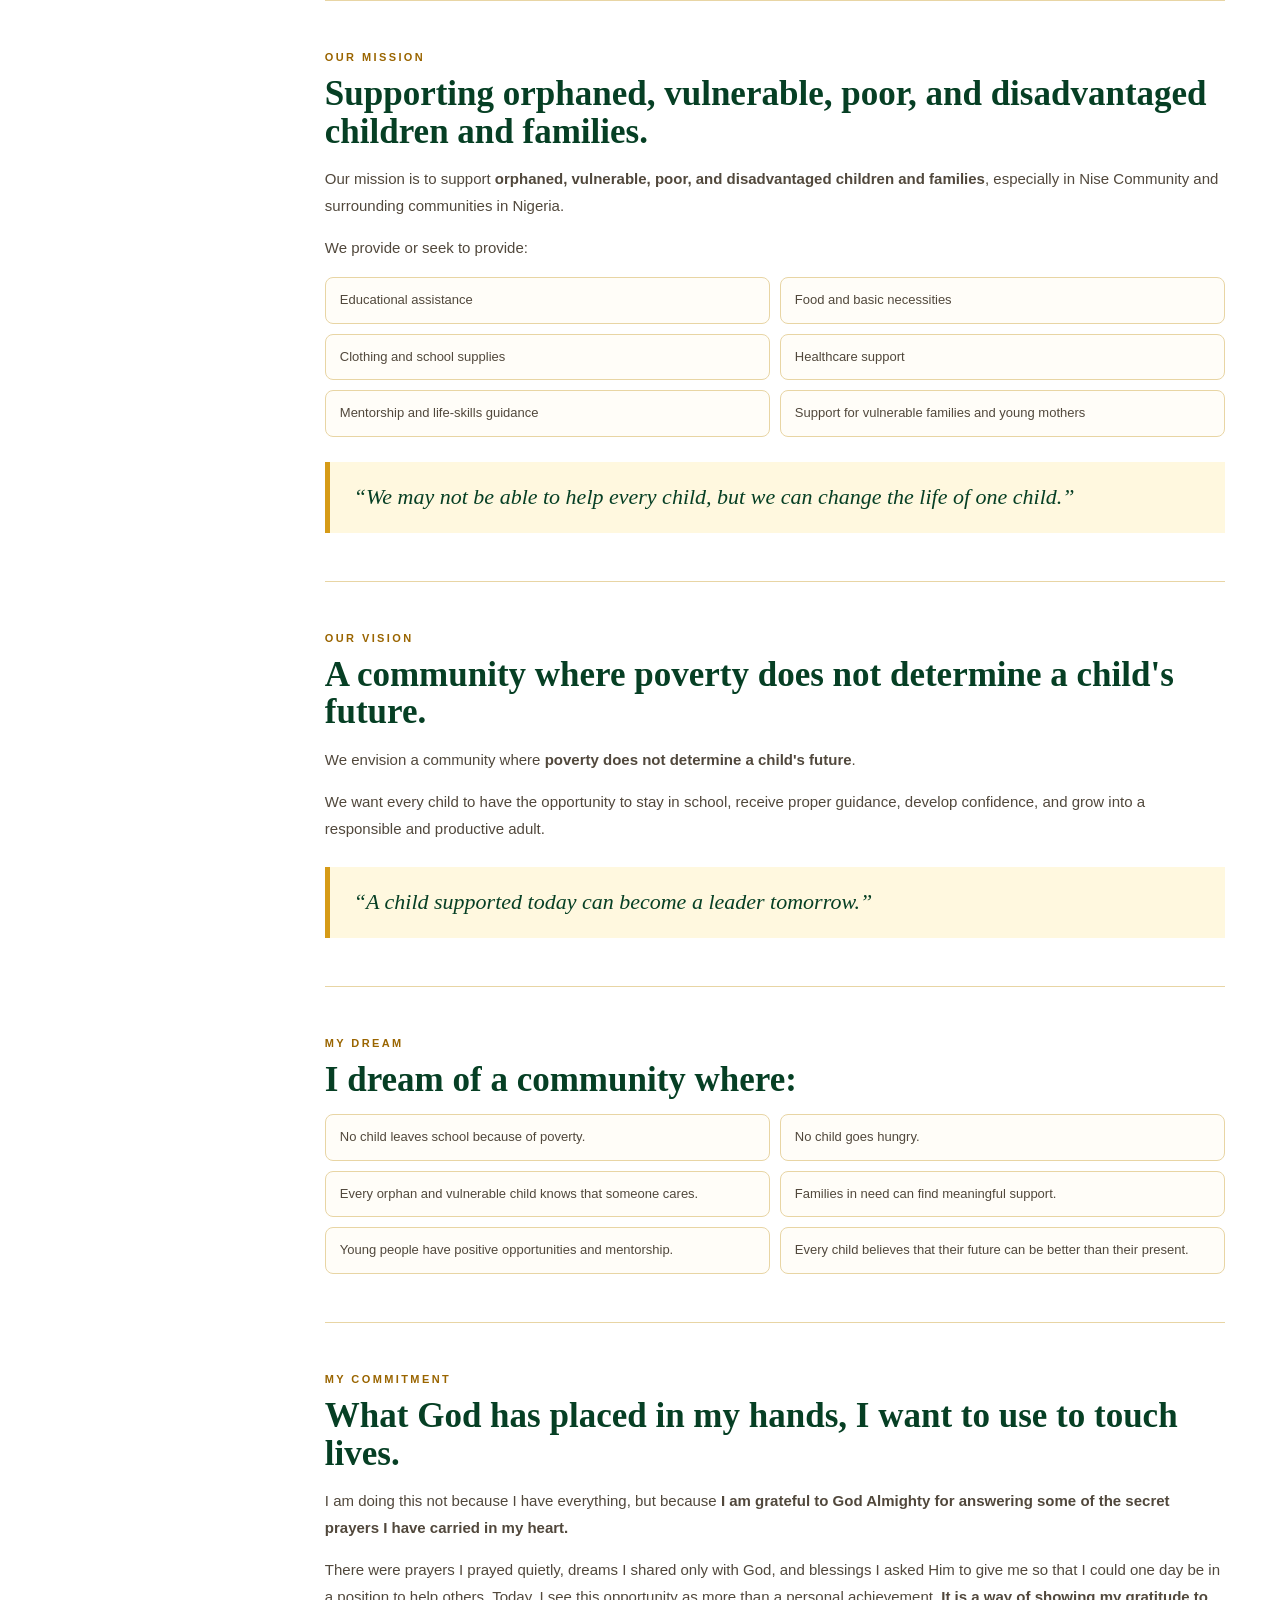
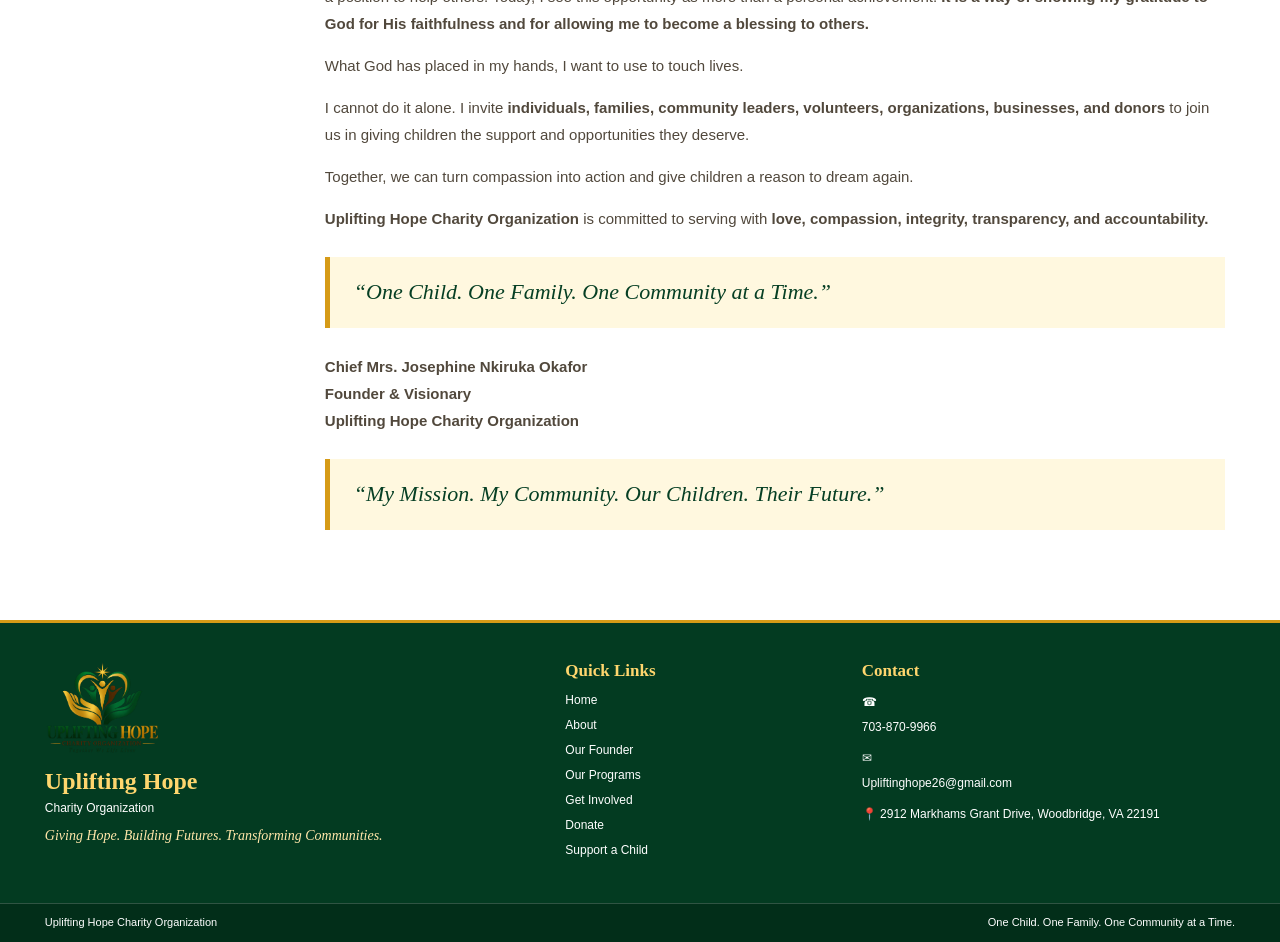
==== commit 272fe96d: "Add files via upload" ====
--- a/about.html
+++ b/about.html
@@ -60,8 +60,9 @@
       <div class="dropdown">
         <button type="button">Get Involved ▾</button>
         <div class="dropdown-menu">
-          <a href="get-involved.html#volunteers">Volunteer</a>
-          <a href="get-involved.html#families">Families</a>
+          <a href="volunteer.html">Volunteer Application</a>
+          <a href="support-a-child.html">Support a Child</a>
+          <a href="get-involved.html#families">Individuals & Families</a>
           <a href="get-involved.html#leaders">Community Leaders</a>
           <a href="get-involved.html#organizations">Organizations & Businesses</a>
           <a href="donate.html">Donate</a>
@@ -76,6 +77,7 @@
         </div>
       </div>
 
+      <a href="events.html">Events</a>
       <a href="contact.html">Contact</a>
     </nav>
 
@@ -207,4 +209,4 @@
     </div>
   </div>
 </footer>
-<script src="script.js"></script></body></html>+<script src="script.js"></script><script src="form-handler.js"></script></body></html>
--- a/styles.css
+++ b/styles.css
@@ -533,3 +533,707 @@
     margin-top:18px;
   }
 }
+
+
+/* =========================================================
+   UPLIFTING HOPE — ULTIMATE CREATIVE UPDATE
+   ========================================================= */
+
+/* Full founder story beside video */
+.story-video-section{
+  background:
+    radial-gradient(circle at 10% 10%,rgba(219,162,28,.10),transparent 25%),
+    linear-gradient(180deg,#fffdf8,#fff8e7 45%,#fff);
+  border-top:1px solid var(--line);
+  border-bottom:1px solid var(--line);
+}
+.story-heading{max-width:920px}
+.story-video-layout{
+  display:grid;
+  grid-template-columns:minmax(360px,.72fr) minmax(0,1.28fr);
+  gap:42px;
+  align-items:start;
+}
+.story-video-sticky{
+  position:sticky;
+  top:125px;
+  background:linear-gradient(145deg,#063e24,#0b6337);
+  padding:14px;
+  border-radius:24px;
+  box-shadow:0 26px 70px rgba(4,54,29,.22);
+  color:#fff;
+}
+.story-video-frame{
+  overflow:hidden;
+  border-radius:16px;
+  background:#000;
+  border:2px solid rgba(236,188,65,.9);
+}
+.story-video-frame video{
+  display:block;
+  width:100%;
+  aspect-ratio:3/2;
+  object-fit:contain;
+  background:#000;
+}
+.story-video-caption{
+  display:grid;
+  grid-template-columns:82px 1fr;
+  gap:12px;
+  align-items:center;
+  padding:14px 8px 8px;
+}
+.story-video-caption img{
+  width:82px;
+  height:70px;
+  object-fit:contain;
+}
+.story-video-caption strong,
+.story-video-caption span{display:block}
+.story-video-caption strong{
+  color:#ffe49d;
+  font:700 17px Georgia,serif;
+}
+.story-video-caption span{font-size:11px}
+.story-video-sticky blockquote{
+  margin:9px 7px 14px;
+  padding:15px;
+  border:1px solid rgba(255,255,255,.18);
+  border-radius:12px;
+  background:rgba(255,255,255,.06);
+  color:#fff4cc;
+  font:italic 19px/1.4 Georgia,serif;
+}
+.story-jump-links{
+  display:grid;
+  grid-template-columns:1fr 1fr;
+  gap:6px;
+}
+.story-jump-links a{
+  text-decoration:none;
+  text-align:center;
+  color:#fff;
+  background:rgba(255,255,255,.08);
+  border:1px solid rgba(255,255,255,.13);
+  border-radius:7px;
+  padding:8px;
+  font-size:10px;
+  font-weight:800;
+}
+.story-jump-links a:hover{background:var(--gold);color:var(--green)}
+.story-video-copy{
+  background:#fff;
+  border:1px solid var(--line);
+  border-radius:20px;
+  padding:34px;
+  box-shadow:0 14px 38px rgba(74,69,34,.08);
+}
+.story-video-copy>h2{
+  font:700 38px/1.05 Georgia,serif;
+  margin:5px 0 7px;
+}
+.story-tagline{
+  color:var(--gold-dark);
+  font:italic 21px Georgia,serif;
+  margin-bottom:27px;
+}
+.story-chapter{
+  display:grid;
+  grid-template-columns:70px 1fr;
+  gap:18px;
+  padding:28px 0;
+  border-top:1px solid var(--line);
+  scroll-margin-top:130px;
+}
+.chapter-number{
+  width:58px;height:58px;
+  border-radius:50%;
+  display:grid;place-items:center;
+  background:linear-gradient(145deg,#0c6b3b,#033a21);
+  border:4px solid var(--gold);
+  color:#ffe39a;
+  font:700 17px Georgia,serif;
+}
+.story-chapter p{font-size:14px;line-height:1.82}
+.story-chapter blockquote{
+  margin:17px 0;
+  padding:16px 18px;
+  border-left:4px solid var(--gold);
+  background:#fff9e7;
+  color:var(--green);
+  font:italic 19px/1.5 Georgia,serif;
+}
+.story-list{
+  display:grid;
+  grid-template-columns:1fr 1fr;
+  gap:8px;
+  list-style:none;
+  padding:0;
+}
+.story-list li{
+  position:relative;
+  padding:11px 12px 11px 38px;
+  background:#fffdf7;
+  border:1px solid var(--line);
+  border-radius:8px;
+  font-size:12px;
+}
+.story-list li:before{
+  content:"♥";
+  position:absolute;
+  left:12px;top:10px;
+  color:var(--gold-dark);
+}
+.founder-signature{
+  display:grid;
+  gap:2px;
+  margin-top:18px;
+  padding:18px;
+  background:linear-gradient(135deg,#073f25,#0b6035);
+  border-radius:12px;
+  color:#fff;
+}
+.founder-signature strong{
+  color:#ffe096;
+  font:700 20px Georgia,serif;
+}
+.final-story-quote{
+  margin-top:13px;
+  text-align:center;
+  padding:15px;
+  border:1px solid var(--gold);
+  border-radius:9px;
+  color:var(--green);
+  font:italic 19px Georgia,serif;
+}
+
+/* Get involved */
+.get-involved-hero,
+.form-hero{
+  background:
+    radial-gradient(circle at 82% 18%,rgba(235,183,49,.22),transparent 23%),
+    linear-gradient(135deg,#043c22,#0a6035);
+  color:#fff;
+  border-bottom:4px solid var(--gold);
+}
+.get-involved-hero-grid,
+.form-hero-grid{
+  min-height:460px;
+  display:grid;
+  grid-template-columns:1.25fr .75fr;
+  gap:45px;
+  align-items:center;
+  padding:60px 0;
+}
+.get-involved-hero h1,
+.form-hero h1{
+  font:700 clamp(48px,6vw,78px)/.98 Georgia,serif;
+  margin:7px 0 17px;
+}
+.get-involved-hero p,
+.form-hero p{font-size:16px;max-width:780px}
+.get-involved-logo-card,
+.form-hero-logo{
+  background:#fff;
+  border-radius:24px;
+  padding:28px;
+  text-align:center;
+  color:var(--green);
+  box-shadow:0 25px 60px rgba(0,0,0,.18);
+}
+.get-involved-logo-card img,
+.form-hero-logo img{width:100%;max-width:390px}
+.get-involved-logo-card strong{
+  display:block;
+  margin-top:10px;
+  font:italic 22px Georgia,serif;
+}
+.pathways-section{
+  background:linear-gradient(180deg,#fffaf0,#fff);
+}
+.pathway-grid{
+  display:grid;
+  grid-template-columns:repeat(3,1fr);
+  gap:18px;
+}
+.pathway-card{
+  position:relative;
+  display:block;
+  text-decoration:none;
+  color:inherit;
+  border:1px solid var(--line);
+  border-radius:18px;
+  padding:27px;
+  background:#fff;
+  overflow:hidden;
+  box-shadow:0 10px 28px rgba(41,72,37,.07);
+  transition:.27s ease;
+}
+.pathway-card:after{
+  content:"";
+  position:absolute;
+  right:-45px;bottom:-55px;
+  width:130px;height:130px;
+  border-radius:50%;
+  background:rgba(218,159,25,.08);
+}
+.pathway-card:hover{
+  transform:translateY(-7px);
+  border-color:var(--gold);
+  box-shadow:var(--shadow);
+}
+.pathway-number{
+  position:absolute;
+  right:18px;top:16px;
+  font:700 34px Georgia,serif;
+  color:#eee1c0;
+}
+.pathway-icon{
+  width:62px;height:62px;
+  border-radius:50%;
+  display:grid;place-items:center;
+  background:linear-gradient(145deg,#0c6b3b,#033a21);
+  border:4px solid var(--gold);
+  color:#ffe097;
+  font-size:25px;
+}
+.pathway-card h3{
+  color:var(--green);
+  font:700 25px Georgia,serif;
+  margin:15px 0 8px;
+}
+.pathway-card p{font-size:13px;min-height:82px}
+.pathway-card strong{
+  color:var(--gold-dark);
+  font-size:11px;
+}
+.volunteer-path{
+  background:linear-gradient(145deg,#fff,#fff7db);
+}
+.involvement-values{
+  background:#fff;
+  border-top:1px solid var(--line);
+}
+.involvement-values-grid{
+  display:grid;
+  grid-template-columns:1.25fr .75fr;
+  gap:35px;
+  align-items:center;
+}
+.involvement-values-grid blockquote{
+  margin:0;
+  background:linear-gradient(145deg,#0b6337,#033a21);
+  color:#fff6d4;
+  border-radius:18px;
+  padding:30px;
+  font:italic 23px/1.5 Georgia,serif;
+}
+
+/* Forms */
+.form-page-grid{
+  display:grid;
+  grid-template-columns:.72fr 1.28fr;
+  gap:35px;
+  align-items:start;
+}
+.form-info-column{
+  position:sticky;
+  top:125px;
+}
+.form-info-column h2{
+  font:700 38px/1.05 Georgia,serif;
+  color:var(--green);
+}
+.form-info-column>p{font-size:14px;line-height:1.75}
+.form-info-column blockquote{
+  margin:22px 0 0;
+  background:linear-gradient(145deg,#083f25,#0a6035);
+  color:#fff3c9;
+  padding:24px;
+  border-radius:15px;
+  font:italic 20px/1.5 Georgia,serif;
+}
+.form-info-card{
+  margin-top:20px;
+  border:1px solid var(--line);
+  border-radius:13px;
+  padding:21px;
+  background:#fffaf0;
+}
+.form-info-card h3{
+  color:var(--green);
+  font:700 22px Georgia,serif;
+}
+.form-info-card li{margin:8px 0;font-size:12px}
+.email-form-card{
+  background:#fff;
+  border:1px solid var(--line);
+  border-radius:18px;
+  padding:30px;
+  box-shadow:var(--shadow);
+}
+.form-card-heading h2{
+  font:700 34px Georgia,serif;
+  color:var(--green);
+  margin:5px 0;
+}
+.form-card-heading p{font-size:12px}
+.email-form{
+  display:grid;
+  gap:17px;
+  margin-top:22px;
+}
+.form-grid-2{
+  display:grid;
+  grid-template-columns:1fr 1fr;
+  gap:15px;
+}
+.email-form label{
+  display:block;
+  color:var(--green);
+  font-size:12px;
+  font-weight:900;
+}
+.email-form input,
+.email-form select,
+.email-form textarea{
+  width:100%;
+  display:block;
+  margin-top:7px;
+  border:1px solid #d7c18e;
+  border-radius:8px;
+  padding:12px 13px;
+  background:#fff;
+  color:#3d382f;
+  font:inherit;
+}
+.email-form input:focus,
+.email-form select:focus,
+.email-form textarea:focus{
+  outline:none;
+  border-color:var(--gold);
+  box-shadow:0 0 0 4px rgba(214,155,23,.12);
+}
+.email-form fieldset{
+  border:1px solid var(--line);
+  border-radius:11px;
+  padding:18px;
+}
+.email-form legend{
+  padding:0 8px;
+  color:var(--green);
+  font-size:12px;
+  font-weight:900;
+}
+.checkbox-grid{
+  display:grid;
+  grid-template-columns:1fr 1fr;
+  gap:9px;
+}
+.checkbox-grid label,
+.consent-row{
+  display:flex;
+  align-items:flex-start;
+  gap:8px;
+  background:#fffaf0;
+  border:1px solid #eadbb8;
+  border-radius:7px;
+  padding:10px;
+  font-size:11px;
+  font-weight:700;
+}
+.checkbox-grid input,
+.consent-row input{
+  width:auto;
+  margin:2px 0 0;
+  box-shadow:none;
+}
+.form-submit-button:disabled{opacity:.65;cursor:wait}
+.form-status{
+  display:none;
+  border-radius:8px;
+  padding:11px 13px;
+  font-size:12px;
+  font-weight:800;
+}
+.form-status.sending,
+.form-status.success,
+.form-status.error{display:block}
+.form-status.sending{background:#fff5d6;color:#7e5900}
+.form-status.success{background:#e9f8ef;color:#09562d}
+.form-status.error{background:#fff0f0;color:#8b2222}
+
+/* Contact redesign */
+.contact-details-section{
+  padding-bottom:20px;
+  background:#fffaf0;
+}
+.contact-detail-grid{
+  display:grid;
+  grid-template-columns:repeat(3,1fr);
+  gap:16px;
+}
+.creative-contact-card{
+  display:grid;
+  grid-template-columns:58px 1fr;
+  gap:14px;
+  align-items:center;
+  text-decoration:none;
+  border:1px solid var(--line);
+  border-radius:14px;
+  padding:18px;
+  background:#fff;
+  box-shadow:0 7px 18px rgba(52,75,40,.05);
+}
+.creative-contact-card>span{
+  width:58px;height:58px;
+  display:grid;place-items:center;
+  border-radius:50%;
+  background:var(--green);
+  border:4px solid var(--gold);
+  color:#ffe093;
+  font-size:22px;
+}
+.creative-contact-card small,
+.creative-contact-card strong{display:block}
+.creative-contact-card small{
+  color:var(--gold-dark);
+  font-weight:900;
+  letter-spacing:1px;
+  margin-bottom:3px;
+}
+.creative-contact-card strong{
+  color:var(--green);
+  font-size:13px;
+  overflow-wrap:anywhere;
+}
+.contact-form-section{
+  background:linear-gradient(180deg,#fffaf0,#fff);
+}
+.contact-topic-list{
+  display:grid;
+  gap:8px;
+  margin-top:20px;
+}
+.contact-topic-list a{
+  text-decoration:none;
+  border:1px solid var(--line);
+  border-radius:8px;
+  padding:11px 13px;
+  color:var(--green);
+  background:#fff;
+  font-size:12px;
+  font-weight:900;
+}
+
+/* Responsive ultimate update */
+@media(max-width:1000px){
+  .story-video-layout,
+  .form-page-grid{
+    grid-template-columns:1fr;
+  }
+  .story-video-sticky,
+  .form-info-column{
+    position:static;
+  }
+  .story-video-sticky{
+    max-width:720px;
+  }
+  .pathway-grid{
+    grid-template-columns:1fr 1fr;
+  }
+  .get-involved-hero-grid,
+  .form-hero-grid,
+  .involvement-values-grid{
+    grid-template-columns:1fr;
+  }
+  .get-involved-logo-card,
+  .form-hero-logo{
+    max-width:520px;
+  }
+}
+@media(max-width:650px){
+  .story-video-copy{padding:21px}
+  .story-chapter{grid-template-columns:1fr}
+  .story-list,
+  .checkbox-grid,
+  .form-grid-2,
+  .pathway-grid,
+  .contact-detail-grid{
+    grid-template-columns:1fr;
+  }
+  .story-jump-links{grid-template-columns:1fr}
+  .get-involved-hero-grid,
+  .form-hero-grid{min-height:auto;padding:52px 0}
+  .get-involved-hero h1,
+  .form-hero h1{font-size:48px}
+  .pathway-card p{min-height:auto}
+}
+
+
+/* =========================================================
+   HOMEPAGE REDESIGN + EVENTS
+   ========================================================= */
+.redesign-home{overflow:hidden}
+.rh-hero{position:relative;background:linear-gradient(120deg,#03381f,#07512d 58%,#0a6738);color:#fff;overflow:hidden;border-bottom:4px solid var(--gold)}
+.rh-glow{position:absolute;border-radius:50%;border:1px solid rgba(255,224,130,.17)}
+.rh-glow.one{width:600px;height:600px;right:-220px;top:-240px}
+.rh-glow.two{width:360px;height:360px;right:100px;bottom:-250px}
+.rh-hero-grid{position:relative;z-index:2;display:grid;grid-template-columns:1.08fr .92fr;gap:60px;align-items:center;min-height:650px;padding:72px 0}
+.rh-eyebrow{display:inline-flex;align-items:center;gap:10px;color:#ffe29a;font-size:10px;letter-spacing:3px;font-weight:900}
+.rh-eyebrow:before{content:"";width:50px;height:2px;background:var(--gold)}
+.rh-copy h1{font:700 clamp(54px,6vw,84px)/.98 Georgia,serif;margin:20px 0 18px;color:#fff}
+.rh-copy h1 em{color:#efb83b;font-style:italic}
+.rh-lead{max-width:760px;font-size:16px;line-height:1.75;color:#f5f0e6}
+.rh-buttons{display:flex;flex-wrap:wrap;gap:10px;margin-top:24px}
+.rh-white{background:#fff;color:var(--green)}
+.rh-ghost{background:transparent;border-color:#fff;color:#fff}
+.rh-founder-line{display:flex;gap:10px;align-items:center;flex-wrap:wrap;margin-top:28px;padding-top:20px;border-top:1px solid rgba(255,255,255,.15)}
+.rh-founder-line span{font-size:10px;letter-spacing:1.4px;color:#d8e8dd}
+.rh-founder-line strong{font:italic 15px Georgia,serif;color:#ffe29a}
+.rh-hero-visual{position:relative;min-height:500px;display:grid;place-items:center}
+.rh-logo-circle{width:min(100%,500px);aspect-ratio:1;border-radius:50%;display:grid;place-items:center;background:radial-gradient(circle,#fff 0 58%,#fff9e9 59% 62%,rgba(255,255,255,.05) 63%);box-shadow:0 30px 80px rgba(0,0,0,.24)}
+.rh-logo-circle img{width:82%;max-height:390px;object-fit:contain}
+.rh-quote-card,.rh-mini-card{position:absolute;background:#fff;color:var(--green);border:1px solid var(--gold);border-radius:13px;box-shadow:0 15px 35px rgba(0,0,0,.18)}
+.rh-quote-card{top:35px;right:-10px;width:245px;padding:16px}
+.rh-quote-card span{display:block;color:var(--gold-dark);font-size:9px;letter-spacing:1.5px;font-weight:900;margin-bottom:5px}
+.rh-quote-card strong{font:italic 15px/1.35 Georgia,serif}
+.rh-mini-card{left:-18px;bottom:40px;width:225px;padding:14px 16px}
+.rh-mini-card strong{display:block;font:700 15px/1.4 Georgia,serif}
+
+.rh-quick{background:#fff;border-bottom:1px solid var(--line)}
+.rh-quick-grid{display:grid;grid-template-columns:repeat(4,1fr)}
+.rh-quick-grid>a{display:grid;grid-template-columns:50px 1fr 20px;gap:12px;align-items:center;min-height:110px;padding:20px;text-decoration:none;border-right:1px solid var(--line);transition:.2s}
+.rh-quick-grid>a:last-child{border-right:0}
+.rh-quick-grid>a:hover{background:#fff8e8}
+.rh-quick-grid b{width:48px;height:48px;border-radius:50%;display:grid;place-items:center;background:var(--green);border:3px solid var(--gold);color:#ffe29a}
+.rh-quick-grid strong,.rh-quick-grid span{display:block}
+.rh-quick-grid strong{color:var(--green);font:700 17px Georgia,serif}
+.rh-quick-grid span{font-size:10px;margin-top:4px;line-height:1.45}
+.rh-quick-grid i{font-style:normal;color:var(--gold-dark);font-size:19px}
+
+.rh-programs{background:linear-gradient(180deg,#fffdf8,#fff8e9)}
+.rh-heading{display:grid;grid-template-columns:1fr 1fr;gap:45px;align-items:end;margin-bottom:35px}
+.rh-heading h2{font:700 clamp(42px,4.5vw,58px)/1 Georgia,serif;color:var(--green);margin:6px 0 0}
+.rh-heading>p{margin:0;border-left:3px solid var(--gold);padding-left:20px;font-size:14px;line-height:1.75}
+.rh-program-grid{display:grid;grid-template-columns:repeat(3,1fr);gap:17px}
+.rh-program-grid a{display:block;position:relative;min-height:270px;padding:25px;text-decoration:none;background:#fff;border:1px solid var(--line);border-radius:16px;box-shadow:0 8px 25px rgba(35,68,35,.06);transition:.26s;overflow:hidden}
+.rh-program-grid a:after{content:"";position:absolute;width:145px;height:145px;border-radius:50%;right:-55px;bottom:-60px;background:#fff2cc}
+.rh-program-grid a:hover{transform:translateY(-6px);border-color:var(--gold);box-shadow:var(--shadow)}
+.rh-program-grid span{width:54px;height:54px;border-radius:50%;display:grid;place-items:center;background:var(--green);border:4px solid var(--gold);color:#ffe29a;font:700 14px Georgia,serif}
+.rh-program-grid h3{position:relative;z-index:2;color:var(--green);font:700 24px/1.08 Georgia,serif;margin:17px 0 9px}
+.rh-program-grid p{position:relative;z-index:2;font-size:13px;line-height:1.65}
+.rh-program-grid b{position:absolute;left:25px;bottom:22px;z-index:2;color:var(--gold-dark);font-size:10px}
+
+.rh-story{background:#fff}
+.rh-story-grid{display:grid;grid-template-columns:1fr 1fr;gap:50px;align-items:center}
+.rh-video-shell{padding:10px;border-radius:20px;background:linear-gradient(145deg,#0b6337,#033a21);box-shadow:0 25px 60px rgba(20,63,34,.22)}
+.rh-video-shell video{display:block;width:100%;aspect-ratio:3/2;object-fit:contain;background:#000;border-radius:12px}
+.rh-video-caption{width:88%;margin:-20px auto 0;position:relative;z-index:2;display:grid;grid-template-columns:68px 1fr;gap:12px;align-items:center;background:#fff;border:1px solid var(--line);border-radius:12px;padding:12px 15px;box-shadow:0 12px 30px rgba(32,59,33,.12)}
+.rh-video-caption img{width:66px;height:54px;object-fit:contain}
+.rh-video-caption strong,.rh-video-caption span{display:block}
+.rh-video-caption strong{color:var(--green);font:700 16px Georgia,serif}
+.rh-video-caption span{font-size:10px;margin-top:3px}
+.rh-story-copy h2{font:700 clamp(40px,4.4vw,56px)/1.02 Georgia,serif;color:var(--green);margin:6px 0 15px}
+.rh-story-copy p{font-size:14px;line-height:1.82}
+.rh-story-copy blockquote{margin:20px 0;padding:18px 21px;background:#fff7e0;border-left:5px solid var(--gold);color:var(--green);font:italic 20px/1.45 Georgia,serif}
+.rh-story-actions{display:flex;align-items:center;gap:18px;flex-wrap:wrap;margin-top:22px}
+.rh-text-link{color:var(--gold-dark);font-size:11px;font-weight:900}
+
+.rh-event-section{background:linear-gradient(135deg,#fff8e4,#fffdf8);border-top:1px solid var(--line);border-bottom:1px solid var(--line)}
+.rh-event-grid{display:grid;grid-template-columns:.9fr 1.1fr;gap:50px;align-items:center}
+.rh-event-copy h2{font:700 clamp(42px,4.8vw,62px)/1 Georgia,serif;color:var(--green);margin:6px 0 15px}
+.rh-event-copy>p{font-size:15px;line-height:1.75}
+.rh-event-details{display:grid;gap:9px;margin:22px 0}
+.rh-event-details>div{display:grid;grid-template-columns:90px 1fr;gap:15px;padding:12px 14px;border:1px solid var(--line);background:#fff;border-radius:9px}
+.rh-event-details span{color:var(--gold-dark);font-size:9px;letter-spacing:1.5px;font-weight:900}
+.rh-event-details strong{color:var(--green);font-size:13px}
+.rh-event-copy blockquote{font:italic 20px Georgia,serif;color:var(--green);margin:20px 0}
+.rh-event-buttons{display:flex;gap:10px;flex-wrap:wrap}
+.rh-flyer-wrap{display:block;text-decoration:none;background:#073f25;padding:10px;border-radius:20px;box-shadow:0 25px 60px rgba(41,60,30,.2);transition:.25s}
+.rh-flyer-wrap:hover{transform:translateY(-5px)}
+.rh-flyer-wrap img{width:100%;display:block;border-radius:13px}
+.rh-flyer-wrap span{display:block;text-align:center;color:#ffe29a;font-size:10px;font-weight:900;letter-spacing:1.4px;padding:10px 4px 2px}
+
+.rh-purpose{background:#fff}
+.rh-purpose-grid{display:grid;grid-template-columns:repeat(2,1fr);gap:18px}
+.rh-purpose-grid article{min-height:300px;padding:28px;border:1px solid var(--line);border-radius:17px;background:#fff;box-shadow:0 8px 24px rgba(43,67,34,.05)}
+.rh-purpose-grid article>span{color:var(--gold-dark);font-size:9px;letter-spacing:1.8px;font-weight:900}
+.rh-purpose-grid h3{color:var(--green);font:700 30px/1.1 Georgia,serif;margin:12px 0}
+.rh-purpose-grid p{font-size:13px;line-height:1.72}
+.rh-purpose-grid a{display:inline-block;margin-top:14px;color:var(--gold-dark);font-size:10px;font-weight:900}
+.rh-purpose-grid .green{background:linear-gradient(145deg,#0c6337,#033b21);color:#fff;border-color:#0a5d33}
+.rh-purpose-grid .green>span,.rh-purpose-grid .green a{color:#ffe29a}
+.rh-purpose-grid .green h3{color:#fff}
+.rh-purpose-grid .gold{background:linear-gradient(145deg,#fff9e9,#f5e1a7)}
+
+.rh-get-involved{background:linear-gradient(135deg,#033b21,#0b6437);color:#fff;border-top:3px solid var(--gold)}
+.rh-involved-grid{display:grid;grid-template-columns:.9fr 1.1fr;gap:55px;align-items:center}
+.rh-involved-grid>div:first-child h2{font:700 clamp(42px,4.5vw,58px)/1 Georgia,serif;color:#fff;margin:7px 0 15px}
+.rh-involved-grid>div:first-child p{font-size:14px;line-height:1.75;color:#f5f1e8}
+.rh-involved-list{display:grid;gap:9px}
+.rh-involved-list a{display:grid;grid-template-columns:48px 1fr 25px;gap:13px;align-items:center;text-decoration:none;color:#fff;padding:13px 16px;border:1px solid rgba(255,255,255,.17);background:rgba(255,255,255,.07);border-radius:10px;transition:.2s}
+.rh-involved-list a:hover{transform:translateX(5px);background:rgba(255,255,255,.14)}
+.rh-involved-list span{width:42px;height:42px;border-radius:50%;display:grid;place-items:center;background:var(--gold);color:var(--green);font:700 12px Georgia,serif}
+.rh-involved-list strong,.rh-involved-list small{display:block}
+.rh-involved-list strong{color:#ffe29a;font:700 17px Georgia,serif}
+.rh-involved-list small{font-size:10px;margin-top:2px}
+.rh-involved-list b{color:#ffe29a}
+
+.rh-contact{background:#fff;border-bottom:1px solid var(--line);padding:27px 0}
+.rh-contact-grid{display:grid;grid-template-columns:.75fr 1fr 1.35fr auto;gap:20px;align-items:center}
+.rh-contact-grid>div{padding-right:18px;border-right:1px solid var(--line)}
+.rh-contact-grid small{display:block;color:var(--gold-dark);font-size:8px;letter-spacing:1.5px;font-weight:900;margin-bottom:3px}
+.rh-contact-grid a:not(.btn),.rh-contact-grid strong{color:var(--green);text-decoration:none;font-size:12px;font-weight:800;overflow-wrap:anywhere}
+
+/* EVENTS PAGE */
+.event-page-hero{background:linear-gradient(135deg,#053d23,#0a6437);color:#fff;border-bottom:4px solid var(--gold)}
+.event-page-hero-grid{min-height:470px;display:grid;grid-template-columns:1.2fr .8fr;gap:45px;align-items:center;padding:60px 0}
+.event-page-hero h1{font:700 clamp(58px,7vw,90px)/.95 Georgia,serif;margin:8px 0 15px}
+.event-page-hero p{font-size:16px;max-width:720px;line-height:1.75}
+.event-hero-badge{background:#fff;color:var(--green);border-radius:22px;padding:28px;text-align:center;box-shadow:0 24px 60px rgba(0,0,0,.18)}
+.event-hero-badge img{width:min(100%,380px)}
+.event-hero-badge strong{display:block;margin-top:10px;font:italic 20px Georgia,serif}
+.event-page-details{background:#fffaf0;padding-top:35px;padding-bottom:35px}
+.event-summary-grid{display:grid;grid-template-columns:repeat(3,1fr);gap:15px}
+.event-summary-grid article{border:1px solid var(--line);border-radius:12px;padding:20px;background:#fff;text-align:center}
+.event-summary-grid span{display:block;color:var(--gold-dark);font-size:9px;letter-spacing:1.5px;font-weight:900;margin-bottom:6px}
+.event-summary-grid strong{color:var(--green);font:700 18px Georgia,serif}
+.event-invitation-section{background:linear-gradient(180deg,#fff,#fff8e7)}
+.event-invitation-grid{display:grid;grid-template-columns:.8fr 1.2fr;gap:45px;align-items:start}
+.event-invitation-copy h2{font:700 clamp(40px,4.5vw,58px)/1 Georgia,serif;color:var(--green);margin:6px 0 15px}
+.event-invitation-copy>p{font-size:14px;line-height:1.75}
+.event-values{display:grid;grid-template-columns:1fr 1fr;gap:10px;margin:22px 0}
+.event-values>div{display:flex;gap:10px;align-items:center;border:1px solid var(--line);border-radius:9px;padding:10px;background:#fff}
+.event-values b{width:38px;height:38px;border-radius:50%;display:grid;place-items:center;background:var(--green);color:#ffe29a;border:3px solid var(--gold)}
+.event-values strong,.event-values small{display:block}
+.event-values strong{color:var(--green);font:700 15px Georgia,serif}
+.event-values small{font-size:9px}
+.event-invitation-copy blockquote{font:italic 19px/1.5 Georgia,serif;color:var(--green);padding:17px;border-left:4px solid var(--gold);background:#fff7dd}
+.event-contact-box{margin-top:20px;border:1px solid var(--line);border-radius:12px;padding:18px;background:#fff}
+.event-contact-box h3{color:var(--green);font:700 20px Georgia,serif;margin:0 0 8px}
+.event-contact-box a{display:block;color:var(--green);text-decoration:none;font-weight:800;font-size:12px;margin:6px 0}
+.event-flyer-large{background:#063d23;padding:10px;border-radius:20px;box-shadow:0 24px 60px rgba(38,56,31,.18)}
+.event-flyer-large img{width:100%;display:block;border-radius:13px}
+
+@media(max-width:1050px){
+  .rh-hero-grid,.rh-story-grid,.rh-event-grid,.rh-involved-grid,.event-page-hero-grid,.event-invitation-grid{grid-template-columns:1fr}
+  .rh-hero-visual{max-width:620px;width:100%;margin:auto}
+  .rh-quick-grid{grid-template-columns:1fr 1fr}
+  .rh-program-grid{grid-template-columns:1fr 1fr}
+  .rh-contact-grid{grid-template-columns:1fr 1fr}
+  .event-summary-grid{grid-template-columns:1fr}
+}
+@media(max-width:700px){
+  .rh-hero-grid{min-height:auto;padding:55px 0}
+  .rh-copy h1{font-size:52px}
+  .rh-hero-visual{min-height:400px}
+  .rh-logo-circle{width:300px}
+  .rh-quote-card,.rh-mini-card{position:relative;top:auto;right:auto;left:auto;bottom:auto;width:100%;max-width:320px;margin:8px auto}
+  .rh-hero-visual{display:flex;flex-direction:column}
+  .rh-quick-grid,.rh-program-grid,.rh-purpose-grid,.rh-heading,.rh-contact-grid,.event-values{grid-template-columns:1fr}
+  .rh-quick-grid>a{border-right:0;border-bottom:1px solid var(--line)}
+  .rh-heading{gap:15px}
+  .rh-heading>p{border-left:0;border-top:3px solid var(--gold);padding:14px 0 0}
+  .rh-contact-grid>div{border-right:0;border-bottom:1px solid var(--line);padding-bottom:12px}
+}
